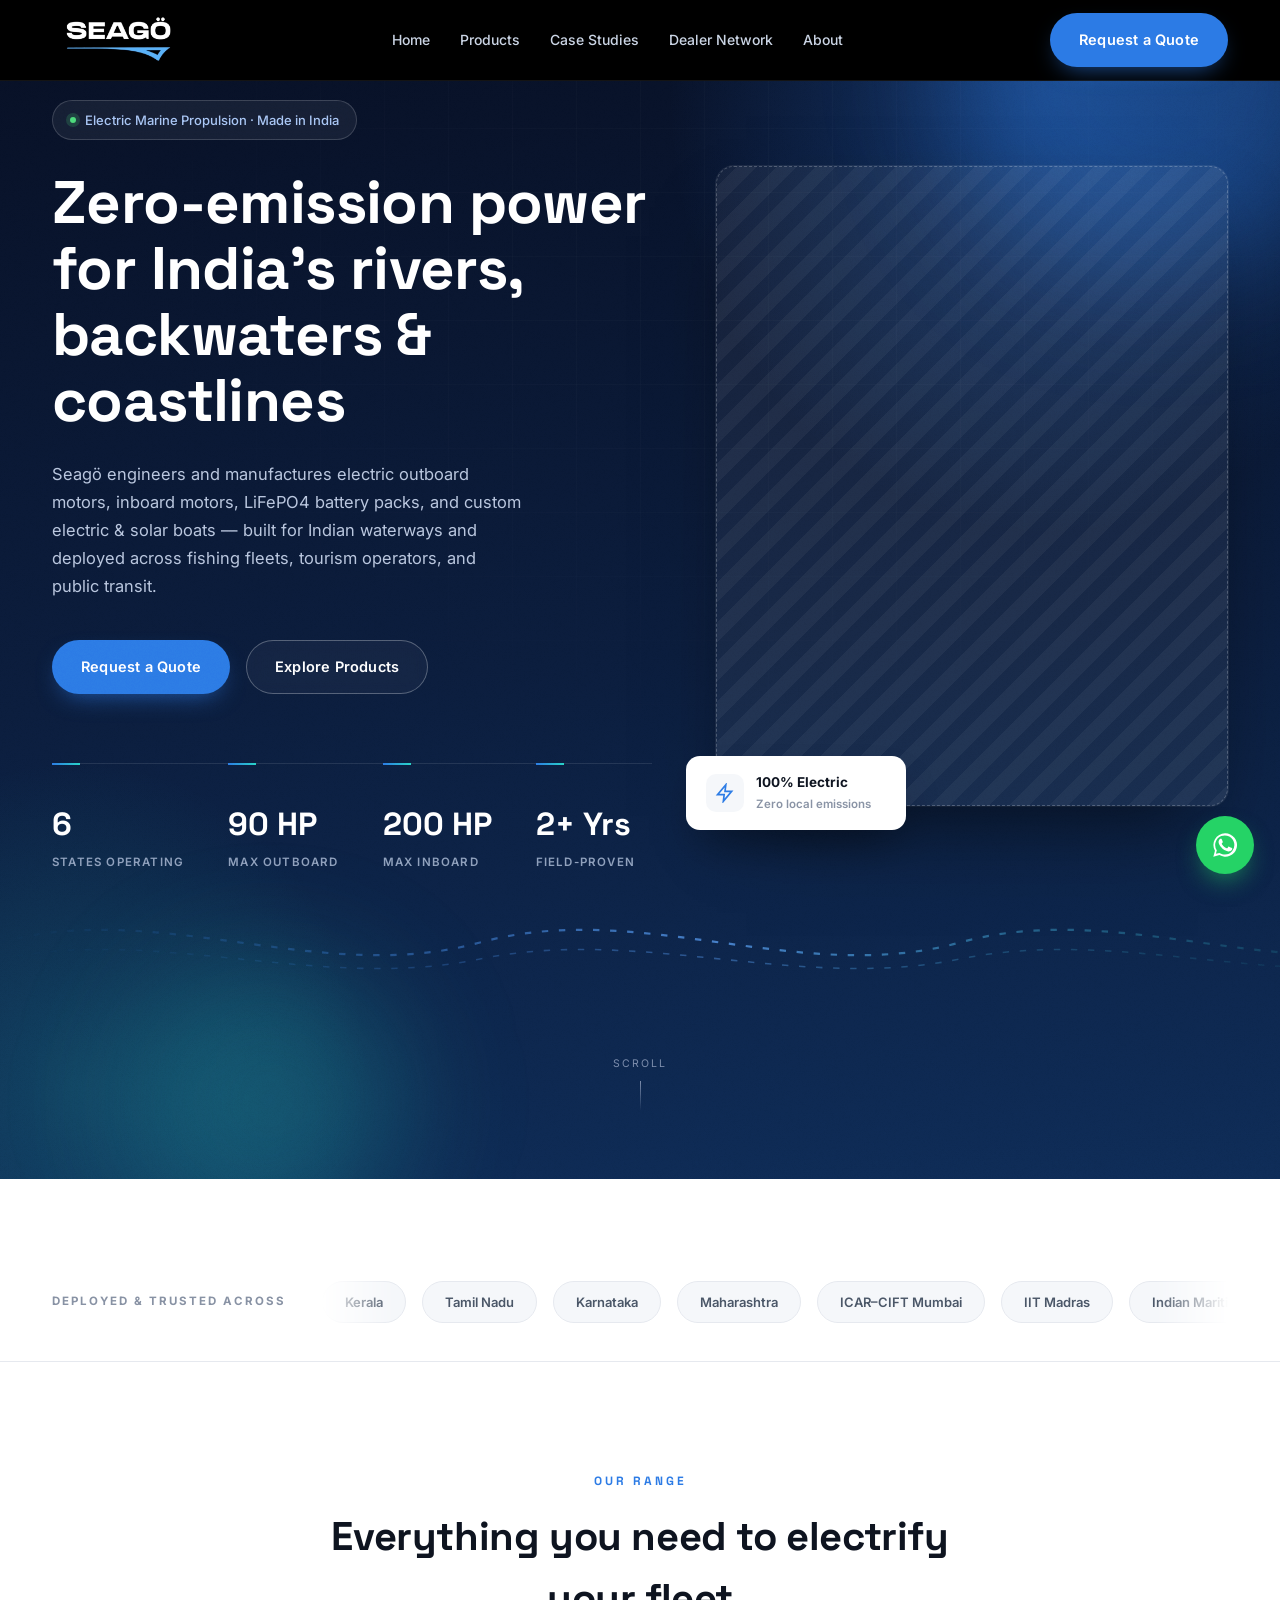
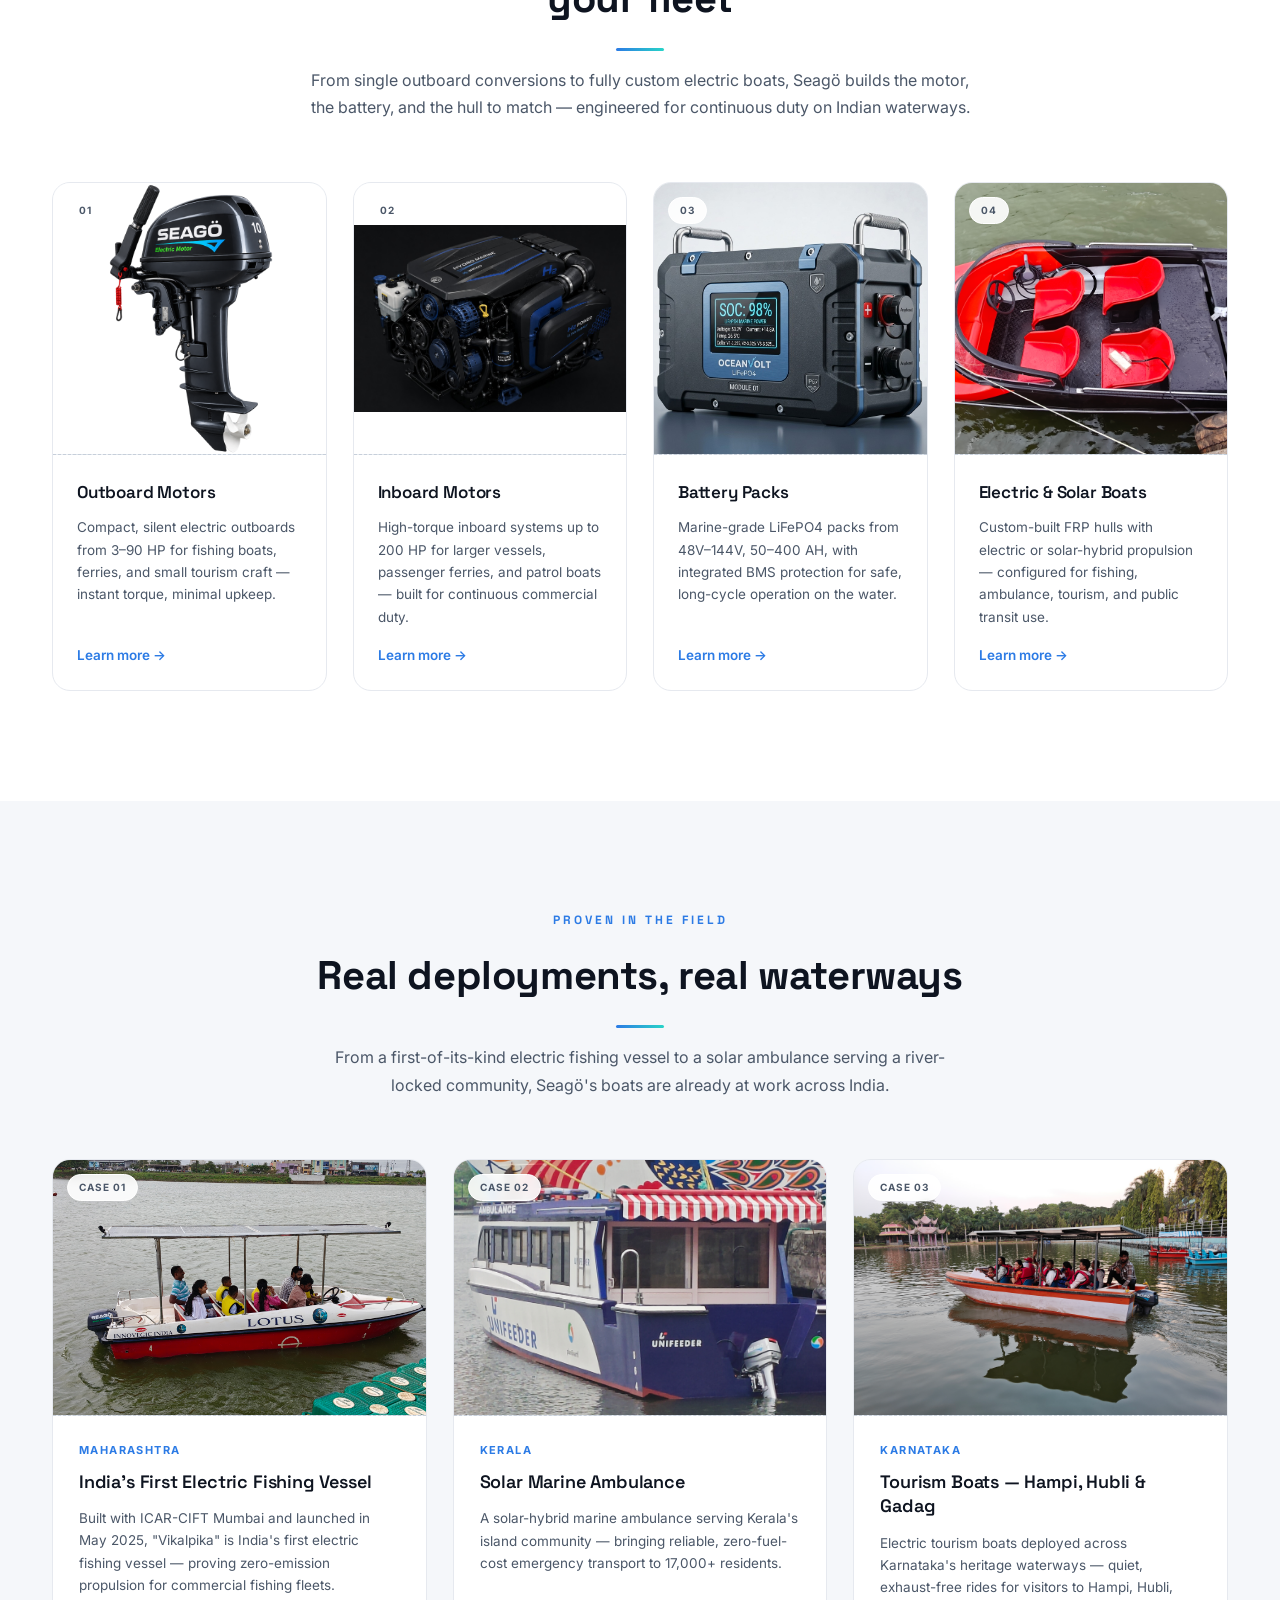
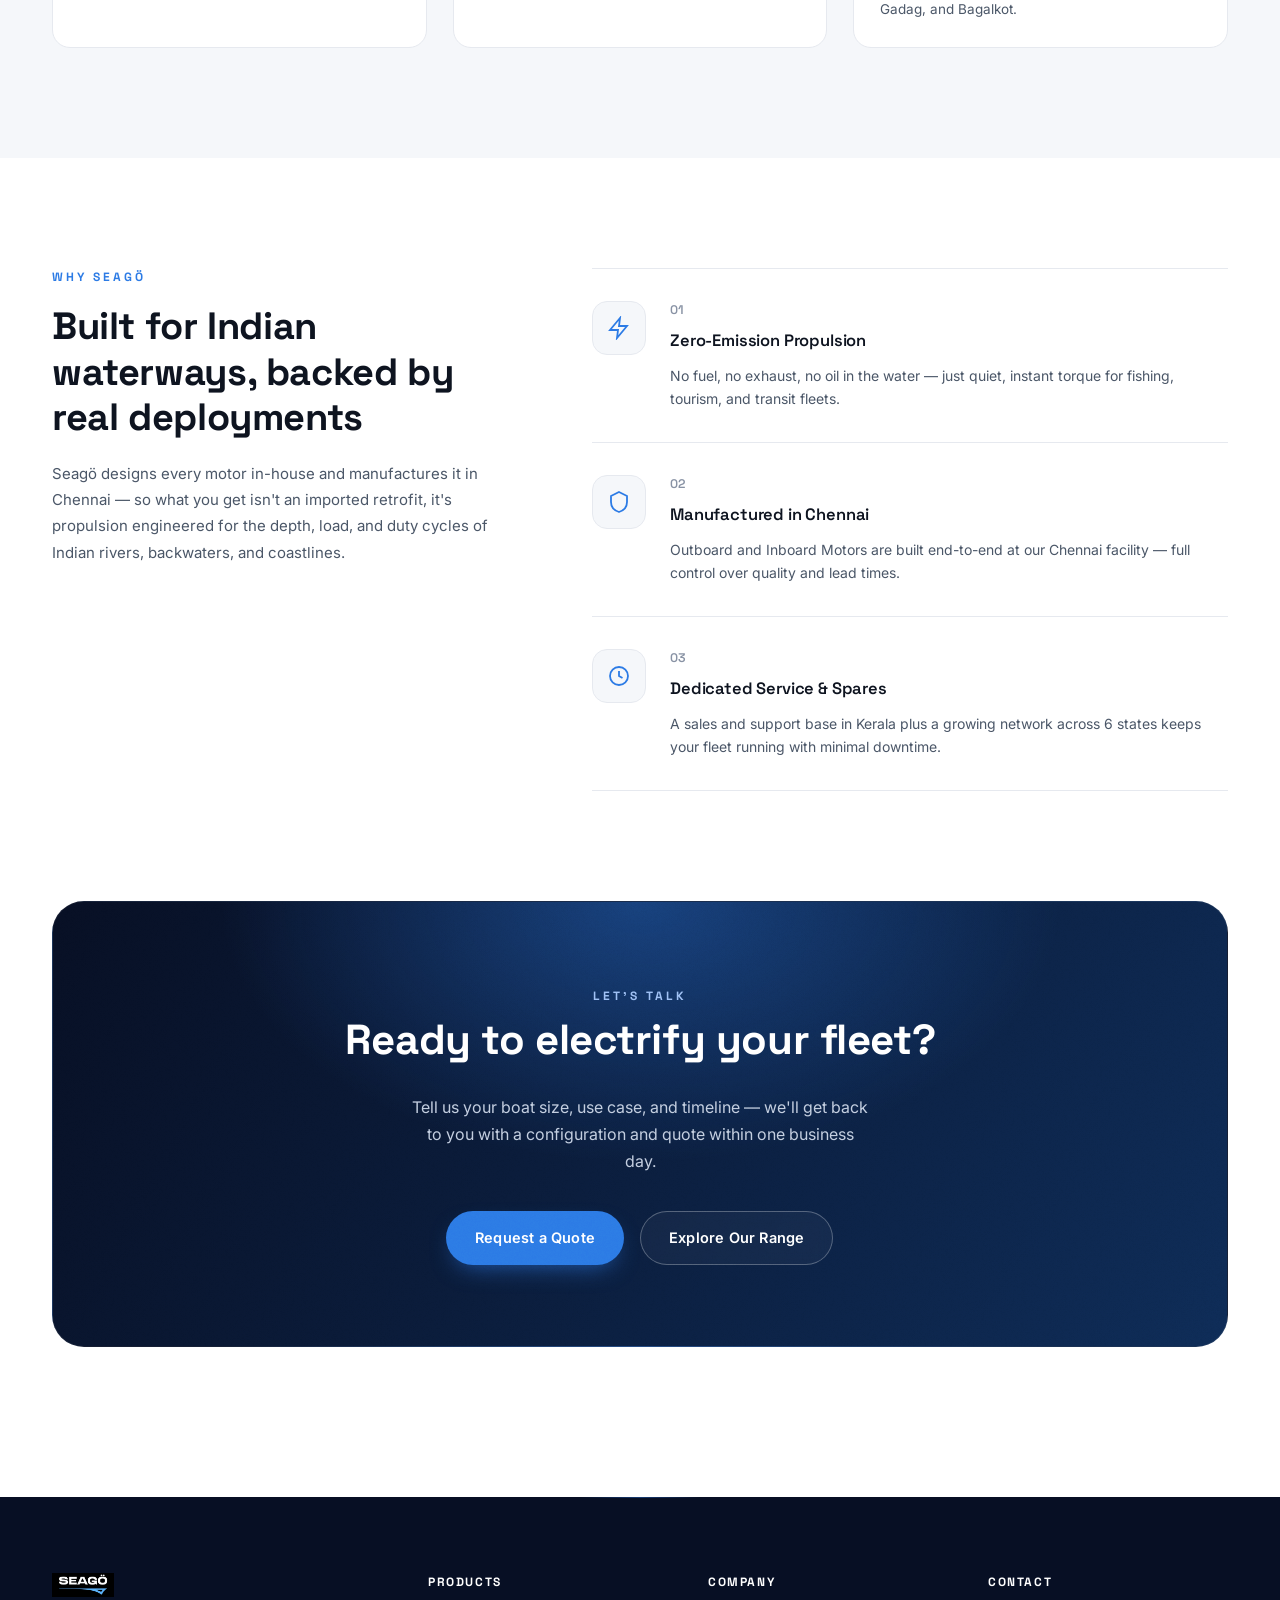
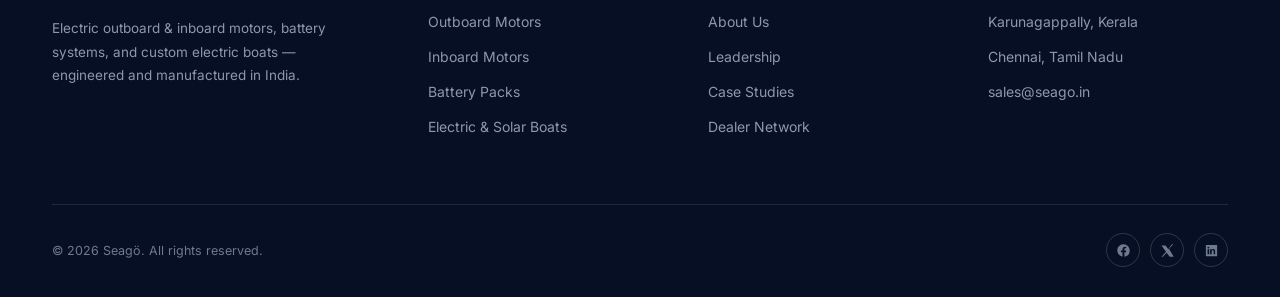
==== index.html @ 948ac779 "Redesiging of the ui and the fix in the preview" ====
<!DOCTYPE html>
<html lang="en">
<head>
<script>document.documentElement.classList.add('js-ready');</script>
<meta charset="UTF-8">
<meta name="viewport" content="width=device-width, initial-scale=1.0">
<title>Seagö — Electric Outboard &amp; Inboard Motors, Battery Packs &amp; Electric Boats</title>
<meta name="description" content="Seagö designs and manufactures electric outboard motors (3–90 HP), inboard motors (up to 200 HP), LiFePO4 battery packs, and custom electric &amp; solar boats — engineered and manufactured in India, deployed across 6 states.">
<link rel="icon" type="image/svg+xml" href="assets/favicon.svg">
<link rel="preconnect" href="https://fonts.googleapis.com">
<link rel="preconnect" href="https://fonts.gstatic.com" crossorigin>
<link href="https://fonts.googleapis.com/css2?family=Space+Grotesk:wght@500;600;700&family=Inter:wght@400;500;600;700;800&display=swap" rel="stylesheet">
<link rel="stylesheet" href="css/style.css">
<script src="js/main.js" defer></script>
</head>
<body>

<div class="progress" id="progressBar"></div>

<!-- ================= NAV ================= -->
<header class="nav">
  <div class="wrap nav-row">
    <a class="nav-logo" href="#top"><img src="assets/seago-logo.png" alt="Seagö"></a>
    <nav class="nav-links">
      <a href="index.html">Home</a>
      <a href="products.html">Products</a>
      <a href="case-studies.html">Case Studies</a>
      <a href="dealer-network.html">Dealer Network</a>
      <a href="about.html">About</a>
    </nav>
    <div class="nav-cta">
      <a class="btn btn-primary magnetic" href="contact.html">Request a Quote</a>
      <button class="burger" id="burger" aria-label="Menu"><span></span><span></span><span></span></button>
    </div>
  </div>
</header>

<div class="mobile-menu" id="mobileMenu">
  <a href="index.html">Home</a>
  <a href="products.html">Products</a>
  <a href="case-studies.html">Case Studies</a>
  <a href="dealer-network.html">Dealer Network</a>
  <a href="about.html">About</a>
  <a class="btn btn-primary" href="contact.html">Request a Quote</a>
</div>

<!-- ================= HERO ================= -->
<section class="hero" id="top">
  <div class="grid-overlay"></div>
  <div class="blob blob-1" data-depth="18"></div>
  <div class="blob blob-2" data-depth="-12"></div>
  <div class="cursor-glow"></div>

  <div class="wrap hero-grid">
    <div class="hero-copy">
      <div class="hero-badge"><span class="dot"></span> Electric Marine Propulsion · Made in India</div>
      <h1 class="hero-title">Zero-emission power for India's rivers, backwaters &amp; coastlines</h1>
      <div class="hero-sub">
        <p>Seagö engineers and manufactures electric outboard motors, inboard motors, LiFePO4 battery packs, and custom electric &amp; solar boats — built for Indian waterways and deployed across fishing fleets, tourism operators, and public transit.</p>
      </div>
      <div class="hero-actions">
        <a class="btn btn-primary magnetic" href="contact.html">Request a Quote</a>
        <a class="btn btn-ghost magnetic" href="products.html">Explore Products</a>
      </div>
      <div class="hero-stats">
        <div class="hero-stat"><b data-count="6" data-suffix="">0</b><span>States Operating</span></div>
        <div class="hero-stat"><b data-count="90" data-suffix=" HP">0</b><span>Max Outboard</span></div>
        <div class="hero-stat"><b data-count="200" data-suffix=" HP">0</b><span>Max Inboard</span></div>
        <div class="hero-stat"><b data-count="2" data-suffix="+ Yrs">0</b><span>Field-Proven</span></div>
      </div>
    </div>
    <div class="hero-visual" data-depth="-8">
      <div class="ph photo-frame">
        <video autoplay muted loop playsinline preload="auto" aria-label="Seagö electric outboard motor in operation">
          <source src="assets/photos/ai-artwork-videoacc3e3fb-0a4f-467d-bd82-8fc7c55db4ec.mp4" type="video/mp4">
        </video>
        
      </div>
      <div class="float-card">
        <div class="ic"><svg viewBox="0 0 24 24" fill="none" stroke="currentColor" stroke-width="2"><path d="M13 2L3 14h8l-1 8 10-12h-8l1-8z"/></svg></div>
        <div>
          <span class="ft-title">100% Electric</span>
          <span class="ft-sub">Zero local emissions</span>
        </div>
      </div>
    </div>
  </div>

  <div class="wave-wrap">
    <svg viewBox="0 0 1200 100" preserveAspectRatio="none">
      <defs>
        <linearGradient id="waveGrad" x1="0" y1="0" x2="1" y2="0">
          <stop offset="0%" stop-color="#2C7BE5" stop-opacity="0"/>
          <stop offset="50%" stop-color="#5FA6FF" stop-opacity="1"/>
          <stop offset="100%" stop-color="#28D4C8" stop-opacity="0"/>
        </linearGradient>
      </defs>
      <path class="wave-path" d="M0,55 C150,15 300,95 450,55 C600,15 750,95 900,55 C1050,15 1200,95 1350,55"/>
      <path class="wave-path p2" d="M0,70 C150,40 300,100 450,70 C600,40 750,100 900,70 C1050,40 1200,100 1350,70"/>
    </svg>
  </div>
  <div class="scroll-cue"><span>Scroll</span><span class="line"></span></div>
</section>

<div class="angle-div">
  <svg viewBox="0 0 1200 64" preserveAspectRatio="none"><polygon points="0,64 1200,0 1200,64" fill="#ffffff"/></svg>
</div>

<!-- ================= TRUST MARQUEE ================= -->
<section class="trust">
  <div class="wrap trust-row">
    <span class="trust-label">Deployed &amp; Trusted Across</span>
    <div class="marquee">
      <div class="marquee-track trust-logos">
        <div class="trust-chip">Kerala</div>
        <div class="trust-chip">Tamil Nadu</div>
        <div class="trust-chip">Karnataka</div>
        <div class="trust-chip">Maharashtra</div>
        <div class="trust-chip">ICAR&#8211;CIFT Mumbai</div>
        <div class="trust-chip">IIT Madras</div>
        <div class="trust-chip">Indian Maritime University</div>
        <div class="trust-chip">Kerala</div>
        <div class="trust-chip">Tamil Nadu</div>
        <div class="trust-chip">Karnataka</div>
        <div class="trust-chip">Maharashtra</div>
        <div class="trust-chip">ICAR&#8211;CIFT Mumbai</div>
        <div class="trust-chip">IIT Madras</div>
        <div class="trust-chip">Indian Maritime University</div>
      </div>
    </div>
  </div>
</section>

<!-- ================= PRODUCT RANGE ================= -->
<section class="section" id="products">
  <div class="wrap">
    <div class="section-head reveal">
      <span class="eyebrow">Our Range</span>
      <h2>Everything you need to electrify your fleet</h2>
      <p>From single outboard conversions to fully custom electric boats, Seagö builds the motor, the battery, and the hull to match — engineered for continuous duty on Indian waterways.</p>
    </div>
    <div class="grid-4" data-stagger>
      <div class="tilt reveal">
        <div class="card">
          <div class="ph photo-frame"><img class="outboard-image" src="assets/photos/Outboard%20Motors.png" alt="Seagö electric outboard motors"><span class="ph__chip">01</span></div>
          <div class="card-body">
            <h3>Outboard Motors</h3>
            <p>Compact, silent electric outboards from 3–90 HP for fishing boats, ferries, and small tourism craft — instant torque, minimal upkeep.</p>
            <a class="card-link" href="products.html">Learn more →</a>
          </div>
        </div>
      </div>
      <div class="tilt reveal">
        <div class="card">
          <div class="ph photo-frame"><img class="inboard-image" src="assets/photos/inboardmotor.png" alt="Seagö electric inboard motors"><span class="ph__chip">02</span></div>
          <div class="card-body">
            <h3>Inboard Motors</h3>
            <p>High-torque inboard systems up to 200 HP for larger vessels, passenger ferries, and patrol boats — built for continuous commercial duty.</p>
            <a class="card-link" href="products.html">Learn more →</a>
          </div>
        </div>
      </div>
      <div class="tilt reveal">
        <div class="card">
          <div class="ph photo-frame"><img class="battery-image" src="assets/photos/Battery%20Box.png" alt="Seagö LiFePO4 battery pack"><span class="ph__chip">03</span></div>
          <div class="card-body">
            <h3>Battery Packs</h3>
            <p>Marine-grade LiFePO4 packs from 48V–144V, 50–400 AH, with integrated BMS protection for safe, long-cycle operation on the water.</p>
            <a class="card-link" href="products.html">Learn more →</a>
          </div>
        </div>
      </div>
      <div class="tilt reveal">
        <div class="card">
          <div class="ph photo-frame"><img src="assets/photos/seago-electric-boat.jpg" alt="Seagö electric boat on the water"><span class="ph__chip">04</span></div>
          <div class="card-body">
            <h3>Electric &amp; Solar Boats</h3>
            <p>Custom-built FRP hulls with electric or solar-hybrid propulsion — configured for fishing, ambulance, tourism, and public transit use.</p>
            <a class="card-link" href="products.html">Learn more →</a>
          </div>
        </div>
      </div>
    </div>
  </div>
</section>

<!-- ================= CASE STUDIES ================= -->
<section class="section soft" id="case-studies">
  <div class="wrap">
    <div class="section-head reveal">
      <span class="eyebrow">Proven in the Field</span>
      <h2>Real deployments, real waterways</h2>
      <p>From a first-of-its-kind electric fishing vessel to a solar ambulance serving a river-locked community, Seagö's boats are already at work across India.</p>
    </div>
    <div class="grid-3" data-stagger>
      <div class="tilt reveal">
        <div class="case-card">
          <div class="ph photo-frame"><img src="assets/photos/case-deployment-boat.jpg" alt="Seagö Vikalpika electric fishing vessel"><span class="ph__chip">Case 01</span></div>
          <div class="case-body">
            <span class="case-tag">Maharashtra</span>
            <h3>India's First Electric Fishing Vessel</h3>
            <p>Built with ICAR-CIFT Mumbai and launched in May 2025, "Vikalpika" is India's first electric fishing vessel — proving zero-emission propulsion for commercial fishing fleets.</p>
          </div>
        </div>
      </div>
      <div class="tilt reveal">
        <div class="case-card">
          <div class="ph photo-frame"><img src="assets/photos/kadamakkudy-ambulance.jpg" alt="Kadamakkudy solar marine ambulance"><span class="ph__chip">Case 02</span></div>
          <div class="case-body">
            <span class="case-tag">Kerala</span>
            <h3>Solar Marine Ambulance</h3>
            <p>A solar-hybrid marine ambulance serving Kerala's island community — bringing reliable, zero-fuel-cost emergency transport to 17,000+ residents.</p>
          </div>
        </div>
      </div>
      <div class="tilt reveal">
        <div class="case-card">
          <div class="ph photo-frame"><img src="assets/photos/seago-tourism-boat.jpg" alt="Seagö electric tourism boat in service"><span class="ph__chip">Case 03</span></div>
          <div class="case-body">
            <span class="case-tag">Karnataka</span>
            <h3>Tourism Boats — Hampi, Hubli &amp; Gadag</h3>
            <p>Electric tourism boats deployed across Karnataka's heritage waterways — quiet, exhaust-free rides for visitors to Hampi, Hubli, Gadag, and Bagalkot.</p>
          </div>
        </div>
      </div>
    </div>
  </div>
</section>

<!-- ================= WHY SEAGO (editorial split) ================= -->
<section class="section" id="about">
  <div class="wrap why-grid">
    <div class="why-left reveal">
      <span class="eyebrow">Why Seagö</span>
      <h2 class="why-title">Built for Indian waterways, backed by real deployments</h2>
      <p>Seagö designs every motor in-house and manufactures it in Chennai — so what you get isn't an imported retrofit, it's propulsion engineered for the depth, load, and duty cycles of Indian rivers, backwaters, and coastlines.</p>
    </div>
    <div class="feat-list" data-stagger>
      <div class="feat-row reveal">
        <div class="ic"><svg viewBox="0 0 24 24" fill="none" stroke="currentColor" stroke-width="1.8"><path d="M13 2L3 14h8l-1 8 10-12h-8l1-8z"/></svg></div>
        <div class="ft-body">
          <span class="idx">01</span>
          <h4>Zero-Emission Propulsion</h4>
          <p>No fuel, no exhaust, no oil in the water — just quiet, instant torque for fishing, tourism, and transit fleets.</p>
        </div>
      </div>
      <div class="feat-row reveal">
        <div class="ic"><svg viewBox="0 0 24 24" fill="none" stroke="currentColor" stroke-width="1.8"><path d="M12 2l8 4v6c0 5-3.4 8.5-8 10-4.6-1.5-8-5-8-10V6l8-4z"/></svg></div>
        <div class="ft-body">
          <span class="idx">02</span>
          <h4>Manufactured in Chennai</h4>
          <p>Outboard and Inboard Motors are built end-to-end at our Chennai facility — full control over quality and lead times.</p>
        </div>
      </div>
      <div class="feat-row reveal">
        <div class="ic"><svg viewBox="0 0 24 24" fill="none" stroke="currentColor" stroke-width="1.8"><circle cx="12" cy="12" r="9"/><path d="M12 7v5l3.5 2"/></svg></div>
        <div class="ft-body">
          <span class="idx">03</span>
          <h4>Dedicated Service &amp; Spares</h4>
          <p>A sales and support base in Kerala plus a growing network across 6 states keeps your fleet running with minimal downtime.</p>
        </div>
      </div>
    </div>
  </div>
</section>

<!-- ================= CTA ================= -->
<section class="section" style="padding-top:0;">
  <div class="wrap">
    <div class="cta reveal">
      <div class="cta-inner">
        <span class="eyebrow" style="color:#9FC1F5;">Let's Talk</span>
        <h2 class="cta-title">Ready to electrify your fleet?</h2>
        <p class="cta-text">Tell us your boat size, use case, and timeline — we'll get back to you with a configuration and quote within one business day.</p>
        <div class="cta-actions">
          <a class="btn btn-primary magnetic" href="contact.html">Request a Quote</a>
          <a class="btn btn-ghost magnetic" href="products.html">Explore Our Range</a>
        </div>
      </div>
    </div>
  </div>
</section>

<!-- ================= FOOTER ================= -->
<footer>
  <div class="wrap">
    <div class="footer-grid">
      <div>
        <div class="footer-logo"><img src="assets/seago-logo.png" alt="Seagö"></div>
        <p>Electric outboard &amp; inboard motors, battery systems, and custom electric boats — engineered and manufactured in India.</p>
      </div>
      <div class="footer-col">
        <h5>Products</h5>
        <a href="products.html">Outboard Motors</a>
        <a href="products.html">Inboard Motors</a>
        <a href="products.html">Battery Packs</a>
        <a href="products.html">Electric &amp; Solar Boats</a>
      </div>
      <div class="footer-col">
        <h5>Company</h5>
        <a href="about.html">About Us</a>
        <a href="about.html#founder">Leadership</a>
        <a href="case-studies.html">Case Studies</a>
        <a href="dealer-network.html">Dealer Network</a>
      </div>
      <div class="footer-col">
        <h5>Contact</h5>
        <a href="contact.html">Karunagappally, Kerala</a>
        <a href="contact.html">Chennai, Tamil Nadu</a>
        <a href="mailto:sales@seago.in">sales@seago.in</a>
      </div>
    </div>
    <div class="footer-bottom">
      <span>© 2026 Seagö. All rights reserved.</span>
      <div class="footer-social">
        <a href="#"><svg viewBox="0 0 24 24" fill="currentColor"><path d="M22 12a10 10 0 1 0-11.6 9.9v-7H7.9V12h2.5V9.8c0-2.5 1.5-3.9 3.8-3.9 1.1 0 2.2.2 2.2.2v2.4h-1.3c-1.2 0-1.6.8-1.6 1.6V12h2.8l-.4 2.9h-2.4v7A10 10 0 0 0 22 12z"/></svg></a>
        <a href="#"><svg viewBox="0 0 24 24" fill="currentColor"><path d="M18.9 2H21l-6.6 7.5L22 22h-6.5l-5-6.6L4.7 22H2.6l7-8-7.3-9.9h6.6l4.5 6z"/></svg></a>
        <a href="#"><svg viewBox="0 0 24 24" fill="currentColor"><path d="M20.4 3H3.6A.6.6 0 0 0 3 3.6v16.8a.6.6 0 0 0 .6.6h16.8a.6.6 0 0 0 .6-.6V3.6a.6.6 0 0 0-.6-.6zM8.3 18.1H5.7V9.9h2.6v8.2zM7 8.8a1.5 1.5 0 1 1 0-3 1.5 1.5 0 0 1 0 3zm11.1 9.3h-2.6v-4.3c0-1 0-2.4-1.5-2.4s-1.7 1.1-1.7 2.3v4.4H9.7V9.9h2.5v1.1a2.7 2.7 0 0 1 2.5-1.4c2.6 0 3.1 1.7 3.1 4v4.5z"/></svg></a>
      </div>
    </div>
  </div>
</footer>

<!-- ================= WHATSAPP FLOAT ================= -->
<a class="wa-float" href="https://wa.me/918606366633?text=Hi%20Seag%C3%B6%2C%20I%27d%20like%20to%20know%20more%20about%20your%20electric%20marine%20products." target="_blank" rel="noopener" aria-label="Chat on WhatsApp">
  <span class="wa-tip">Chat with us</span>
  <svg viewBox="0 0 24 24"><path d="M17.5 14.4c-.3-.1-1.7-.9-2-1-.3-.1-.5-.1-.6.1-.2.3-.7 1-.9 1.2-.2.2-.3.2-.6.1-.3-.1-1.3-.5-2.4-1.5-.9-.8-1.5-1.8-1.7-2.1-.2-.3 0-.5.1-.6.1-.1.3-.3.4-.5.1-.1.2-.3.3-.4.1-.2 0-.4 0-.5 0-.1-.6-1.5-.8-2-.2-.5-.4-.5-.6-.5h-.5c-.2 0-.5.1-.7.3-.3.3-1 1-1 2.4s1 2.8 1.1 3c.1.2 2 3.1 4.9 4.3.7.3 1.2.5 1.7.6.7.2 1.3.2 1.8.1.5-.1 1.7-.7 2-1.4.2-.6.2-1.2.2-1.3-.1-.1-.3-.2-.6-.3z"/><path d="M12 2a10 10 0 0 0-8.6 15L2 22l5.2-1.4A10 10 0 1 0 12 2zm0 18.2c-1.6 0-3.1-.4-4.4-1.2l-.3-.2-3.1.8.8-3-.2-.3A8.2 8.2 0 1 1 12 20.2z"/></svg>
</a>

</body>
</html>
---- css/style.css ----
/* =====================================================================
   Seagö — Homepage v1
   Design tokens
   ===================================================================== */
:root{
  --navy:#070F24;
  --navy-2:#0B1D3D;
  --navy-3:#0E2C57;
  --blue:#2C7BE5;
  --blue-2:#5FA6FF;
  --cyan:#28D4C8;
  --ink:#0E1420;
  --slate:#4B5768;
  --muted:#8892A4;
  --line:#E6E9EF;
  --bg-soft:#F5F7FA;
  --ph-a:#E9EDF2;
  --ph-b:#DCE3EA;
  --radius:18px;
  --maxw:1240px;
}
*{box-sizing:border-box; margin:0; padding:0;}
html{scroll-behavior:smooth;}
body{
  font-family:'Inter',-apple-system,BlinkMacSystemFont,'Segoe UI',sans-serif;
  color:var(--ink);
  background:#fff;
  -webkit-font-smoothing:antialiased;
  line-height:1.55;
  overflow-x:hidden;
}
h1,h2,h3,h4,.disp{ font-family:'Space Grotesk',sans-serif; letter-spacing:-0.01em; }
img{max-width:100%; display:block;}
a{text-decoration:none; color:inherit;}
.wrap{max-width:var(--maxw); margin:0 auto; padding:0 32px;}
.eyebrow{ font-size:12px; font-weight:700; letter-spacing:3px; text-transform:uppercase; font-family:'Space Grotesk',sans-serif;}

/* ---------- buttons ---------- */
.btn{
  display:inline-flex; align-items:center; gap:9px;
  padding:15px 28px; border-radius:999px; font-weight:600; font-size:14.5px;
  letter-spacing:.2px; border:1px solid transparent; cursor:pointer;
  transition:transform .35s cubic-bezier(.2,.8,.2,1), background .25s, border-color .25s, box-shadow .35s;
  white-space:nowrap; position:relative;
}
.btn-primary{ background:var(--blue); color:#fff; box-shadow:0 10px 24px -10px rgba(44,123,229,.7); }
.btn-primary:hover{ background:#1f68cc; box-shadow:0 16px 36px -6px rgba(44,123,229,.9); transform:translateY(-1px); }
.btn-ghost{ background:rgba(255,255,255,.04); color:#fff; border-color:rgba(255,255,255,.28); -webkit-backdrop-filter:blur(6px); backdrop-filter:blur(6px); }
.btn-ghost:hover{ border-color:#fff; background:rgba(255,255,255,.1); }
.btn-outline{ background:transparent; color:var(--navy); border-color:var(--line); }
.btn-outline:hover{ border-color:var(--navy); }
.magnetic{ will-change:transform; }

/* ---------- skeleton placeholders (empty headers / copy) ---------- */
.skel{
  display:block; border-radius:8px;
  background:linear-gradient(90deg, var(--ph-a) 25%, var(--ph-b) 42%, var(--ph-a) 58%);
  background-size:300% 100%;
  animation:shimmer 2.6s ease-in-out infinite;
}
.skel.light{ background:linear-gradient(90deg, rgba(255,255,255,.13) 25%, rgba(255,255,255,.28) 42%, rgba(255,255,255,.13) 58%); background-size:300% 100%; }
@keyframes shimmer{ 0%{background-position:200% 0;} 100%{background-position:-200% 0;} }

/* ---------- image placeholders ---------- */
.photo-frame{ display:block; border-style:solid; border-width:0; background:#0B1D3D; }
.photo-frame img, .photo-frame video{ width:100%; height:100%; object-fit:cover; object-position:center; }
.photo-frame img.outboard-image, .photo-frame img.inboard-image{ object-fit:contain; background:#fff; }
.photo-frame img.battery-image{ object-fit:cover; object-position:center; }
.case-gallery{ position:relative; }
.case-gallery img{ position:absolute; inset:0; opacity:0; transition:opacity .8s ease; }
.case-gallery img.is-active{ opacity:1; }
.ph{
  position:relative; border-radius:var(--radius); overflow:hidden;
  background:repeating-linear-gradient(135deg, var(--ph-a), var(--ph-a) 14px, var(--ph-b) 14px, var(--ph-b) 28px);
  border:1.5px dashed #C7CFDA;
  display:flex; align-items:center; justify-content:center;
  transition:border-color .3s;
}
.card:hover .ph, .case-card:hover .ph{ border-color:var(--blue-2); }
.ph__chip{
  position:absolute; top:14px; left:14px; background:rgba(255,255,255,.9); -webkit-backdrop-filter:blur(4px); backdrop-filter:blur(4px);
  border-radius:999px; padding:5px 11px; font-size:10px; font-weight:700; letter-spacing:1px; text-transform:uppercase;
  color:var(--slate); border:1px solid #fff;
}
.ph__inner{
  display:flex; flex-direction:column; align-items:center; gap:14px;
  text-align:center; padding:36px 22px; color:#7C8CAB;
  background:linear-gradient(145deg, rgba(44,123,229,.04), rgba(40,212,200,.04));
  width:100%; height:100%;
}
.ph__inner svg{ width:40px; height:40px; opacity:.5; }
.ph__inner span{ font-size:11.5px; font-weight:600; letter-spacing:.4px; line-height:1.6; max-width:230px; }

/* ---------- scroll progress ---------- */
.progress{ position:fixed; top:0; left:0; height:3px; width:0%; background:linear-gradient(90deg,var(--blue),var(--cyan)); z-index:80; transition:width .1s linear; }

/* ---------- cursor glow (desktop hero only) ---------- */
.cursor-glow{
  position:absolute; width:420px; height:420px; border-radius:50%; pointer-events:none;
  background:radial-gradient(circle, rgba(95,166,255,.16), transparent 70%);
  transform:translate(-50%,-50%); left:50%; top:40%; opacity:0; transition:opacity .4s; will-change:transform;
}
.hero:hover .cursor-glow{ opacity:1; }

/* ================= NAV ================= */
header.nav{
  position:fixed; top:0; left:0; width:100%; z-index:60;
  background:#000;
  border-bottom:1px solid rgba(255,255,255,.08); transition:box-shadow .3s;
}
.nav-row{ display:flex; align-items:center; justify-content:space-between; height:80px; }
.nav-logo{ display:flex; align-items:center; }
.nav-logo img{ height:52px; width:auto; max-height:100%; object-fit:contain; }
.nav-links{ display:flex; align-items:center; gap:30px; }
.nav-links a{ color:#CBD5E5; font-size:14px; font-weight:500; transition:color .2s; position:relative; }
.nav-links a::after{ content:''; position:absolute; left:0; bottom:-6px; width:0; height:1.5px; background:var(--blue-2); transition:width .25s; }
.nav-links a:hover{ color:#fff; }
.nav-links a:hover::after{ width:100%; }
.nav-cta{ display:flex; align-items:center; gap:14px; }
.burger{ display:none; width:42px; height:42px; border-radius:10px; border:1px solid rgba(255,255,255,.2); background:rgba(255,255,255,.04); align-items:center; justify-content:center; flex-direction:column; gap:4px; cursor:pointer; }
.burger span{ width:18px; height:1.6px; background:#fff; display:block; transition:transform .3s, opacity .3s; }
.burger.open span:nth-child(1){ transform:translateY(5.6px) rotate(45deg); }
.burger.open span:nth-child(2){ opacity:0; }
.burger.open span:nth-child(3){ transform:translateY(-5.6px) rotate(-45deg); }

.mobile-menu{
  position:fixed; inset:80px 0 0 0; background:rgba(7,15,36,.98); -webkit-backdrop-filter:blur(10px); backdrop-filter:blur(10px);
  z-index:55; display:flex; flex-direction:column; padding:36px 28px; gap:6px;
  transform:translateY(-12px); opacity:0; pointer-events:none; transition:opacity .28s, transform .28s;
  overflow-y:auto;
}
.mobile-menu.open{ opacity:1; transform:translateY(0); pointer-events:auto; }
.mobile-menu a{ color:#fff; font-size:21px; font-weight:600; padding:13px 4px; border-bottom:1px solid rgba(255,255,255,.08); font-family:'Space Grotesk',sans-serif; }
.mobile-menu .btn{ margin-top:22px; align-self:flex-start; }

/* ================= HERO ================= */
.hero{
  position:relative; overflow:hidden;
  padding:100px 0 70px;
  background:
    radial-gradient(48% 60% at 82% 8%, rgba(44,123,229,.34), transparent 62%),
    radial-gradient(38% 46% at 6% 92%, rgba(40,212,200,.16), transparent 60%),
    linear-gradient(175deg, var(--navy) 0%, var(--navy-2) 55%, var(--navy-3) 100%);
}
.hero::after{ content:''; position:absolute; inset:0; background-image:url('../assets/grain.png'); background-size:180px 180px; mix-blend-mode:overlay; opacity:.5; pointer-events:none; }
.blob{ position:absolute; border-radius:50%; filter:blur(60px); pointer-events:none; will-change:transform; }
.blob-1{ width:420px; height:420px; background:rgba(44,123,229,.35); top:-140px; right:-90px; }
.blob-2{ width:280px; height:280px; background:rgba(40,212,200,.22); bottom:-60px; left:10%; }
.grid-overlay{
  position:absolute; inset:0; pointer-events:none; opacity:.35;
  background-image:
    linear-gradient(rgba(255,255,255,.05) 1px, transparent 1px),
    linear-gradient(90deg, rgba(255,255,255,.05) 1px, transparent 1px);
  background-size:64px 64px;
  -webkit-mask-image:radial-gradient(70% 60% at 60% 20%, #000 30%, transparent 78%);
  mask-image:radial-gradient(70% 60% at 60% 20%, #000 30%, transparent 78%);
}
.hero-grid{
  position:relative; display:grid; grid-template-columns:1.08fr .92fr; gap:64px; align-items:center;
}
.hero-badge{
  display:inline-flex; align-items:center; gap:9px;
  background:rgba(255,255,255,.06); border:1px solid rgba(255,255,255,.16);
  padding:9px 17px; border-radius:999px; color:#A9C6F5; margin-bottom:30px; font-size:13px; font-weight:500;
}
.hero-badge .dot{ width:6px; height:6px; border-radius:50%; background:#4CD97B; box-shadow:0 0 0 4px rgba(76,217,123,.18); }
.hero-title{ font-family:'Space Grotesk',sans-serif; font-weight:700; font-size:clamp(38px,5.6vw,60px); line-height:1.1; color:#fff; letter-spacing:-0.01em; max-width:640px; }
.hero-sub{ margin-top:26px; margin-bottom:40px; max-width:470px; }
.hero-sub p{ color:#B9C6DE; font-size:16.5px; line-height:1.7; }
.hero-actions{ display:flex; gap:16px; flex-wrap:wrap; }
.hero-stats{ display:flex; gap:44px; margin-top:68px; flex-wrap:wrap; }
.hero-stat b{ display:block; font-size:32px; font-weight:700; color:#fff; font-family:'Space Grotesk',sans-serif; }
.hero-stat span{ display:block; font-size:11.5px; color:#8FA0BC; font-weight:600; letter-spacing:1.2px; text-transform:uppercase; margin-top:5px; }
/* ---------- coming soon (stub pages) ---------- */
.soon{ min-height:calc(100vh - 80px); display:flex; align-items:center; padding:80px 0; }
.soon-wrap{ position:relative; text-align:center; max-width:640px; margin:0 auto; }
.soon-icon{ width:60px; height:60px; border-radius:18px; background:rgba(255,255,255,.06); border:1px solid rgba(255,255,255,.16); display:flex; align-items:center; justify-content:center; margin:0 auto 30px; }
.soon-icon svg{ width:26px; height:26px; color:#5FA6FF; }
.soon-title{ font-family:'Space Grotesk',sans-serif; font-size:clamp(38px,6vw,60px); color:#fff; font-weight:700; margin:8px 0 20px; letter-spacing:-0.01em; }
.soon-text{ color:#AEBBD1; font-size:16px; line-height:1.75; max-width:480px; margin:0 auto 40px; }
.soon .hero-actions{ justify-content:center; }
.soon .hero-badge{ margin-bottom:26px; }

.hero-visual{ position:relative; }
.hero-visual .photo-frame{ height:100%; }
.hero-visual .ph{ aspect-ratio:4/5; background:repeating-linear-gradient(135deg, rgba(255,255,255,.05), rgba(255,255,255,.05) 14px, rgba(255,255,255,.09) 14px, rgba(255,255,255,.09) 28px); border-color:rgba(255,255,255,.22); box-shadow:0 40px 80px -30px rgba(0,0,0,.6); }
.hero-visual .ph__inner{ color:#C3CEE0; }
.hero-visual .float-card{
  position:absolute; left:-30px; bottom:-24px; background:#fff; border-radius:14px;
  padding:16px 20px; box-shadow:0 24px 46px -14px rgba(0,0,0,.4); display:flex; align-items:center; gap:12px;
  width:220px;
}
.hero-visual .float-card .ic{ width:38px; height:38px; border-radius:10px; background:var(--bg-soft); display:flex; align-items:center; justify-content:center; flex:none; }
.hero-visual .float-card .ic svg{ width:20px; height:20px; color:var(--blue); }
.float-card .ft-title{ display:block; font-size:13.5px; font-weight:700; color:var(--ink); margin-bottom:3px; }
.float-card .ft-sub{ display:block; font-size:11.5px; color:var(--muted); font-weight:600; }
.scroll-cue{ position:relative; margin:64px auto 0; display:flex; flex-direction:column; align-items:center; gap:8px; color:#7C8CAB; font-size:10.5px; letter-spacing:2px; text-transform:uppercase; }
.scroll-cue .line{ width:1px; height:30px; background:linear-gradient(#7C8CAB, transparent); animation:cueMove 1.8s ease-in-out infinite; }
@keyframes cueMove{ 0%{ transform:scaleY(0); transform-origin:top; } 50%{ transform:scaleY(1); transform-origin:top; } 51%{ transform-origin:bottom; } 100%{ transform:scaleY(0); transform-origin:bottom; } }

/* ---------- animated wave motif (marine identity) ---------- */
.wave-wrap{ position:relative; height:110px; margin-top:10px; }
.wave-wrap svg{ position:absolute; inset:0; width:100%; height:100%; }
.wave-path{ stroke:url(#waveGrad); stroke-width:2; fill:none; stroke-dasharray:6 10; animation:waveFlow 5s linear infinite; opacity:.7; }
.wave-path.p2{ stroke-width:1.4; opacity:.4; animation-duration:7s; animation-direction:reverse; }
@keyframes waveFlow{ to{ stroke-dashoffset:-160; } }

.angle-div{ position:relative; height:64px; background:#fff; margin-top:-2px; }
.angle-div svg{ position:absolute; bottom:0; left:0; width:100%; height:100%; }

/* ================= TRUST MARQUEE ================= */
.trust{ padding:38px 0; border-bottom:1px solid var(--line); overflow:hidden; }
.trust-row{ display:flex; align-items:center; gap:36px; }
.trust-label{ font-size:11.5px; font-weight:700; letter-spacing:2px; color:var(--muted); text-transform:uppercase; white-space:nowrap; flex:none; }
.marquee{ overflow:hidden; flex:1; -webkit-mask-image:linear-gradient(90deg, transparent, #000 8%, #000 92%, transparent); mask-image:linear-gradient(90deg, transparent, #000 8%, #000 92%, transparent); }
.marquee-track{ display:flex; gap:16px; width:max-content; animation:scrollX 22s linear infinite; }
.marquee:hover .marquee-track{ animation-play-state:paused; }
@keyframes scrollX{ from{ transform:translateX(0);} to{ transform:translateX(-50%);} }
.trust-chip{
  flex:none; padding:10px 22px; border-radius:999px; background:var(--bg-soft); border:1px solid var(--line);
  font-size:13px; font-weight:600; color:var(--slate); white-space:nowrap;
  transition:background .25s, border-color .25s, color .25s;
}
.trust-chip:hover{ background:#EAF2FF; border-color:var(--blue-2); color:var(--blue); }

/* ================= SECTION ================= */
.section{ padding:110px 0; position:relative; }
.section-cta{ padding-top:0; }
.eyebrow-light{ color:#9FC1F5; }
.section.soft{ background:var(--bg-soft); }
.section-head{ max-width:660px; margin:0 auto 60px; text-align:center; }
.section-head .eyebrow{ color:var(--blue); display:block; margin-bottom:16px; }
.section-head h2{ font-family:'Space Grotesk',sans-serif; font-size:clamp(28px,3.6vw,40px); font-weight:700; letter-spacing:-0.01em; margin-bottom:16px; }
.section-head p{ font-size:16px; color:var(--slate); line-height:1.7; }

/* ================= PRODUCT GRID (with 3D tilt) ================= */
.grid-4{ display:grid; grid-template-columns:repeat(4,1fr); gap:26px; }
.grid-4 > .tilt{ height:100%; }
.tilt{ perspective:900px; }
.card{
  height:100%; display:flex; flex-direction:column;
  background:#fff; border:1px solid var(--line); border-radius:var(--radius);
  overflow:hidden; transition:transform .4s cubic-bezier(.2,.8,.2,1), box-shadow .4s, border-color .3s;
  transform-style:preserve-3d;
}
.card:hover{ box-shadow:0 28px 50px -22px rgba(44,123,229,.18), 0 8px 20px -8px rgba(10,25,50,.1); border-color:rgba(44,123,229,.2); }
.card .ph{ aspect-ratio:1/1; border-radius:0; border-width:0 0 1px 0; }
.card-body{ flex:1; display:flex; flex-direction:column; padding:24px; }
.card-body h3{ font-size:17px; font-weight:600; margin-bottom:11px; }
.card-body p{ font-size:13.5px; color:var(--slate); line-height:1.65; }
.card-link{ margin-top:auto; padding-top:17px; display:inline-flex; align-items:center; gap:6px; font-size:13.5px; font-weight:600; color:var(--blue); transition:gap .25s, color .2s; }
.card-link:hover{ gap:12px; color:#1f68cc; }

/* ================= CASE STUDIES ================= */
.grid-3{ display:grid; grid-template-columns:repeat(3,1fr); gap:26px; }
.grid-3 > .tilt{ height:100%; }
.case-card{ height:100%; display:flex; flex-direction:column; border-radius:var(--radius); overflow:hidden; border:1px solid var(--line); background:#fff; transition:transform .4s cubic-bezier(.2,.8,.2,1), box-shadow .4s, border-color .3s; transform-style:preserve-3d; }
.case-card:hover{ box-shadow:0 28px 50px -22px rgba(44,123,229,.16), 0 8px 20px -8px rgba(10,25,50,.08); border-color:rgba(44,123,229,.2); }
.case-card .ph{ aspect-ratio:16/11; border-radius:0; border-width:0 0 1px 0; }
.case-body{ flex:1; padding:26px; }
.case-tag{ font-size:11px; font-weight:700; letter-spacing:1.4px; text-transform:uppercase; color:var(--blue); margin-bottom:11px; display:block;}
.case-body h3{ font-size:18px; font-weight:600; margin-bottom:13px; line-height:1.35; }
.case-body p{ font-size:13.5px; color:var(--slate); line-height:1.65; }

/* ================= WHY (editorial split) ================= */
.why-grid{ display:grid; grid-template-columns:.85fr 1.15fr; gap:70px; align-items:start; }
.why-left{ position:sticky; top:110px; }
.why-left .eyebrow{ color:var(--blue); display:block; margin-bottom:18px; }
.why-title{ font-family:'Space Grotesk',sans-serif; font-size:clamp(28px,3.2vw,38px); font-weight:700; letter-spacing:-0.01em; line-height:1.2; margin-bottom:20px; }
.why-left p{ font-size:15px; color:var(--slate); line-height:1.75; }
.feat-list{ display:flex; flex-direction:column; }
.feat-row{ display:flex; gap:24px; padding:32px 0; border-top:1px solid var(--line); transition:padding-left .3s; }
.feat-row:hover{ padding-left:8px; }
.feat-row:last-child{ border-bottom:1px solid var(--line); }
.feat-row .ic{ width:54px; height:54px; border-radius:15px; background:var(--bg-soft); border:1px solid var(--line); display:flex; align-items:center; justify-content:center; flex:none; transition:background .3s, border-color .3s; }
.feat-row:hover .ic{ background:#EAF2FF; border-color:var(--blue-2); }
.feat-row .ic svg{ width:24px; height:24px; color:var(--blue); }
.feat-row .ft-body{ flex:1; }
.feat-row h4{ font-size:16.5px; font-weight:600; margin-bottom:10px; }
.feat-row p{ font-size:14px; color:var(--slate); line-height:1.65; }
.feat-row .idx{ font-family:'Space Grotesk',sans-serif; font-size:12.5px; color:var(--muted); font-weight:600; margin-bottom:8px; display:block; }

/* ================= CTA BANNER ================= */
.cta{
  background:
    radial-gradient(55% 90% at 50% 0%, rgba(44,123,229,.4), transparent 65%),
    linear-gradient(120deg, var(--navy) 0%, var(--navy-3) 100%);
  border-radius:32px; padding:80px 60px; text-align:center; position:relative; overflow:hidden;
}
.cta::after{ content:''; position:absolute; inset:0; background-image:url('../assets/grain.png'); background-size:180px 180px; mix-blend-mode:overlay; opacity:.5; }
.cta-inner{ position:relative; }
.cta-title{ font-family:'Space Grotesk',sans-serif; font-size:clamp(28px,3.8vw,42px); font-weight:700; color:#fff; letter-spacing:-0.01em; max-width:620px; margin:0 auto; }
.cta-text{ color:#C3CEE0; font-size:16px; line-height:1.7; max-width:460px; margin:22px auto 36px; }
.cta-actions{ display:flex; justify-content:center; gap:16px; flex-wrap:wrap; }

/* ================= FOOTER ================= */
footer{ background:var(--navy); color:#B9C3D4; padding:76px 0 30px; margin-top:40px; }
.footer-grid{ display:grid; grid-template-columns:1.4fr 1fr 1fr 1fr; gap:40px; padding-bottom:54px; border-bottom:1px solid rgba(255,255,255,.1); }
.footer-logo img{ height:24px; margin-bottom:20px; }
.footer-grid p{ font-size:13.5px; line-height:1.75; max-width:280px; color:#8B98AE; }
.footer-col h5{ font-size:12px; letter-spacing:1.6px; text-transform:uppercase; color:#fff; margin-bottom:20px; font-weight:700; font-family:'Space Grotesk',sans-serif; }
.footer-col a{ display:block; font-size:14px; color:#8B98AE; margin-bottom:13px; transition:color .2s; }
.footer-col a:hover{ color:#fff; }
.footer-bottom{ display:flex; justify-content:space-between; align-items:center; padding-top:28px; font-size:12.5px; color:#6E7A8D; flex-wrap:wrap; gap:12px; }
.footer-social{ display:flex; gap:10px; }
.footer-social a{ width:34px; height:34px; border-radius:50%; border:1px solid rgba(255,255,255,.16); display:flex; align-items:center; justify-content:center; transition:border-color .2s, background .2s; }
.footer-social a:hover{ border-color:#fff; background:rgba(255,255,255,.06); }
.footer-social svg{ width:15px; height:15px; }

/* ================= WHATSAPP FLOAT ================= */
.wa-float{
  position:fixed; right:26px; bottom:26px; width:58px; height:58px; border-radius:50%;
  background:#25D366; display:flex; align-items:center; justify-content:center;
  box-shadow:0 12px 26px -8px rgba(37,211,102,.6); z-index:60; cursor:pointer;
  animation:pulse 2.6s ease-in-out infinite;
}
.wa-float svg{ width:28px; height:28px; fill:#fff; }
.wa-tip{
  position:absolute; right:70px; top:50%; transform:translateY(-50%) translateX(6px);
  background:#12161C; color:#fff; font-size:12.5px; font-weight:600; padding:8px 13px; border-radius:8px;
  white-space:nowrap; opacity:0; pointer-events:none; transition:opacity .2s, transform .2s;
}
.wa-float:hover .wa-tip{ opacity:1; transform:translateY(-50%) translateX(0); }
@keyframes pulse{ 0%,100%{ box-shadow:0 12px 26px -8px rgba(37,211,102,.6);} 50%{ box-shadow:0 12px 30px -4px rgba(37,211,102,.9);} }

/* ================= PAGE HEADER (mini hero for interior pages) ================= */
.page-hero{ padding:150px 0 90px; }
.page-title{ font-family:'Space Grotesk',sans-serif; font-size:clamp(36px,5vw,54px); font-weight:700; color:#fff; letter-spacing:-0.01em; max-width:640px; margin-bottom:18px; }
.page-sub{ color:#AEBBD1; font-size:16.5px; line-height:1.7; max-width:520px; }

/* ================= PRODUCT DETAIL (alternating rows) ================= */
.product-block{ overflow:hidden; }
.product-row{ display:grid; grid-template-columns:1fr 1fr; gap:70px; align-items:center; }
.product-block.reverse .product-row{ direction:rtl; }
.product-block.reverse .product-row > *{ direction:ltr; }
.product-media .ph{ aspect-ratio:4/5; }
.product-copy .case-tag{ margin-bottom:14px; }
.product-copy h2{ font-family:'Space Grotesk',sans-serif; font-size:clamp(28px,3.4vw,38px); font-weight:700; letter-spacing:-0.01em; margin-bottom:18px; }
.product-copy > p{ color:var(--slate); font-size:15.5px; line-height:1.8; margin-bottom:30px; max-width:520px; }
.spec-grid{ display:grid; grid-template-columns:1fr 1fr; gap:18px 28px; margin-bottom:34px; max-width:560px; }
.spec-item{ padding-top:14px; border-top:1px solid var(--line); }
.spec-item span{ display:block; font-size:11.5px; font-weight:700; letter-spacing:1px; text-transform:uppercase; color:var(--muted); margin-bottom:6px; }
.spec-item b{ font-size:14.5px; font-weight:600; color:var(--ink); }
.mini-stats{ display:flex; gap:36px; margin:28px 0 34px; flex-wrap:wrap; }
.mini-stat b{ display:block; font-size:23px; font-weight:700; font-family:'Space Grotesk',sans-serif; color:var(--ink); }
.mini-stat span{ display:block; font-size:11px; font-weight:600; letter-spacing:.7px; text-transform:uppercase; color:var(--muted); margin-top:5px; }

/* ================= ABOUT PAGE ================= */
.about-story{ max-width:760px; margin:0 auto; text-align:center; }
.about-story p{ font-size:17px; color:var(--slate); line-height:1.85; margin-bottom:22px; }
.stat-strip{ display:flex; justify-content:center; gap:60px; flex-wrap:wrap; margin-top:56px; padding-top:56px; border-top:1px solid var(--line); }
.stat-strip .stat b{ display:block; font-size:34px; font-weight:700; font-family:'Space Grotesk',sans-serif; color:var(--ink); }
.stat-strip .stat span{ display:block; font-size:11.5px; font-weight:600; letter-spacing:1px; text-transform:uppercase; color:var(--muted); margin-top:6px; }

.loc-grid{ display:grid; grid-template-columns:1fr 1fr; gap:26px; }
.loc-card{ background:#fff; border:1px solid var(--line); border-radius:var(--radius); padding:34px; transition:box-shadow .4s, border-color .3s, transform .4s; }
.loc-card:hover{ box-shadow:0 26px 44px -22px rgba(44,123,229,.14); border-color:rgba(44,123,229,.2); transform:translateY(-2px); }
.loc-card .ic{ width:48px; height:48px; border-radius:14px; background:var(--bg-soft); border:1px solid var(--line); display:flex; align-items:center; justify-content:center; margin-bottom:20px; }
.loc-card .ic svg{ width:22px; height:22px; color:var(--blue); }
.loc-card h3{ font-size:17px; font-weight:600; margin-bottom:8px; }
.loc-card .loc-addr{ font-size:13.5px; font-weight:600; color:var(--blue); margin-bottom:14px; }
.loc-card p{ font-size:14px; color:var(--slate); line-height:1.7; }

/* ================= FOUNDER PAGE ================= */
.founder-grid{ display:grid; grid-template-columns:.85fr 1.15fr; gap:60px; align-items:start; }
.founder-portrait .ph{ aspect-ratio:4/5; margin-bottom:24px; }
.founder-id h3{ font-size:22px; font-weight:700; margin-bottom:6px; }
.founder-role{ display:block; font-size:13.5px; font-weight:600; color:var(--blue); margin-bottom:16px; }
.founder-contact{ display:flex; flex-direction:column; gap:8px; }
.founder-contact a{ font-size:13.5px; color:var(--slate); transition:color .2s; }
.founder-contact a:hover{ color:var(--blue); }
.founder-bio > p{ font-size:15.5px; color:var(--slate); line-height:1.85; margin-bottom:20px; }
.pull-quote{ border-left:3px solid var(--blue); padding:4px 0 4px 22px; margin:32px 0; }
.pull-quote .skel{ margin-bottom:4px; }
.quote-note{ display:block; font-size:12.5px; color:var(--muted); font-style:italic; margin-top:10px; }
.highlight-list{ display:flex; flex-direction:column; gap:18px; margin:30px 0 34px; }
.highlight-row{ display:flex; gap:14px; align-items:flex-start; }
.highlight-row .check{ width:22px; height:22px; border-radius:50%; background:#EAF2FF; color:var(--blue); font-size:12px; font-weight:700; display:flex; align-items:center; justify-content:center; flex:none; margin-top:2px; }
.highlight-row p{ font-size:14.5px; color:var(--slate); line-height:1.7; }

/* ================= CONTACT PAGE ================= */
.contact-grid{ display:grid; grid-template-columns:.95fr 1.15fr; gap:60px; align-items:start; }
.contact-info h2{ font-family:'Space Grotesk',sans-serif; font-size:30px; font-weight:700; margin:14px 0 16px; letter-spacing:-0.01em; }
.contact-info > p{ color:var(--slate); font-size:15px; line-height:1.75; max-width:420px; margin-bottom:36px; }
.info-list{ display:flex; flex-direction:column; gap:26px; margin-bottom:36px; }
.info-row{ display:flex; gap:18px; align-items:flex-start; }
.info-row .ic{ width:46px; height:46px; border-radius:13px; background:var(--bg-soft); border:1px solid var(--line); display:flex; align-items:center; justify-content:center; flex:none; }
.info-row .ic svg{ width:20px; height:20px; color:var(--blue); }
.info-row h4{ font-size:15px; font-weight:600; margin-bottom:5px; }
.info-row p{ font-size:14px; color:var(--slate); line-height:1.6; }
.info-row a{ color:var(--slate); transition:color .2s; }
.info-row a:hover{ color:var(--blue); }

.form-card{ background:#fff; border:1px solid var(--line); border-radius:var(--radius); padding:40px; box-shadow:0 30px 60px -34px rgba(10,25,50,.18); }
.form-card h3{ font-size:22px; font-weight:700; margin-bottom:10px; }
.form-card > p{ color:var(--slate); font-size:14.5px; margin-bottom:28px; }
.field-row{ display:grid; grid-template-columns:1fr 1fr; gap:18px; }
.field{ margin-bottom:20px; }
.field label{ display:block; font-size:12.5px; font-weight:600; color:var(--slate); margin-bottom:8px; letter-spacing:.2px; }
.field input, .field select, .field textarea{
  width:100%; padding:13px 15px; border-radius:11px; border:1.5px solid var(--line); font-family:'Inter',sans-serif;
  font-size:14.5px; color:var(--ink); background:#fff; transition:border-color .2s, box-shadow .2s; resize:vertical;
}
.field input:focus, .field select:focus, .field textarea:focus{ outline:none; border-color:var(--blue); box-shadow:0 0 0 4px rgba(44,123,229,.12); }
.field select{ appearance:none; background-image:url("data:image/svg+xml,%3Csvg xmlns='http://www.w3.org/2000/svg' width='12' height='8'%3E%3Cpath d='M1 1l5 5 5-5' stroke='%238892A4' stroke-width='1.6' fill='none'/%3E%3C/svg%3E"); background-repeat:no-repeat; background-position:right 15px center; padding-right:38px; }
.hidden-field{ position:absolute; left:-9999px; opacity:0; pointer-events:none; }
.form-submit{ width:100%; justify-content:center; margin-top:6px; }
.form-submit:disabled{ opacity:.7; cursor:not-allowed; }
.form-msg{ margin-top:16px; font-size:13.5px; font-weight:600; min-height:1px; line-height:1.6; }
.form-msg.is-success{ color:#1F9D55; }
.form-msg.is-error{ color:#D64545; }

/* ================= PREVIEW BANNER ================= */
.preview-banner{
  background:#0A0E16; color:#fff; text-align:center; font-size:13px; font-weight:600;
  padding:11px 16px; letter-spacing:.3px;
}
.preview-banner span{ color:#FFC96B; }

/* ================= reveal-on-scroll (staggered) ================= */
.reveal{ opacity:1; transform:none; }
.js-ready .reveal{
  opacity:0; transform:translateY(22px);
  transition:opacity .8s cubic-bezier(.2,.7,.2,1), transform .8s cubic-bezier(.2,.7,.2,1);
  transition-delay:var(--d, 0ms);
}
.js-ready .reveal.in{ opacity:1; transform:translateY(0); }

/* ================= RESPONSIVE ================= */
@media (max-width:1080px){
  .nav-links{ gap:16px; }
  .nav-links a{ font-size:13.5px; }
}
@media (max-width:980px){
  .hero-grid{ grid-template-columns:1fr; gap:56px; }
  .hero-visual{ max-width:420px; margin:0 auto; }
  .grid-4{ grid-template-columns:repeat(2,1fr); }
  .grid-3{ grid-template-columns:1fr; }
  .why-grid{ grid-template-columns:1fr; gap:44px; }
  .why-left{ position:static; }
  .footer-grid{ grid-template-columns:1fr 1fr; row-gap:36px; }
  .contact-grid{ grid-template-columns:1fr; gap:48px; }
  .founder-grid{ grid-template-columns:1fr; gap:44px; }
  .founder-portrait .ph{ max-width:340px; }
  .product-row{ grid-template-columns:1fr; gap:40px; }
  .product-block.reverse .product-row{ direction:ltr; }
  .product-block.reverse .product-row .product-media{ order:-1; }
  .loc-grid{ grid-template-columns:1fr; }
  .stat-strip{ gap:34px 44px; }
}
@media (max-width:720px){
  .wrap{ padding:0 20px; }
  .nav-logo img{ height:42px; }
  .nav-links{ display:none; }
  .nav-cta .btn-ghost{ display:none; }
  .burger{ display:flex; }
  .grid-4{ grid-template-columns:1fr 1fr; }
  .hero{ padding:100px 0 56px; }
  .hero-stats{ gap:30px 34px; }
  .wave-wrap{ height:70px; }
  .cta{ padding:56px 26px; border-radius:22px; }
  .cta .h2-line{ width:88%; }
  .cta .p-line{ width:70%; }
  .footer-grid{ grid-template-columns:1fr; }
  .trust-row{ flex-direction:column; align-items:flex-start; gap:16px; }
  .hero-visual .float-card{ display:none; }
  .preview-banner{ font-size:11px; padding:9px 12px; }
  .scroll-cue{ display:none; }
  .cursor-glow{ display:none; }
  .page-hero{ padding:100px 0 52px; }
  .field-row{ grid-template-columns:1fr; gap:0; }
  .form-card{ padding:28px 22px; }
  .spec-grid{ grid-template-columns:1fr; }
  .product-block{ padding:70px 0; }
}

/* =====================================================================
   ENHANCED POLISH — visual refinements
   ===================================================================== */

/* ---------- hero visual polish ---------- */
.hero-visual .ph{
  box-shadow:0 40px 80px -30px rgba(0,0,0,.6), 0 0 0 1px rgba(255,255,255,.08);
  transition:border-color .4s, box-shadow .4s;
}
.hero-visual .ph:hover{
  border-color:rgba(44,123,229,.4);
  box-shadow:0 48px 90px -30px rgba(0,0,0,.7), 0 0 0 1px rgba(44,123,229,.15);
}
.hero-visual .float-card{
  transition:transform .4s cubic-bezier(.2,.8,.2,1), box-shadow .4s;
}
.hero-visual:hover .float-card{
  transform:translateY(-4px);
  box-shadow:0 28px 52px -14px rgba(0,0,0,.5);
}

/* ---------- hero stat counters polish ---------- */
.hero-stats{
  border-top:1px solid rgba(255,255,255,.1);
  padding-top:36px;
}
.hero-stat{
  position:relative;
}
.hero-stat::before{
  content:''; position:absolute; top:-37px; left:0; width:28px; height:2px;
  background:linear-gradient(90deg, var(--blue), var(--cyan));
}
.hero-stat:first-child::before{ display:block; }

/* ---------- section divider lines ---------- */
.section-head h2{
  position:relative;
}
.section-head h2::after{
  content:''; display:block; width:48px; height:3px;
  background:linear-gradient(90deg, var(--blue), var(--cyan));
  border-radius:2px; margin:18px auto 0;
}

/* ---------- card image zoom on hover ---------- */
.card .ph img,
.case-card .ph img{
  transition:transform .6s cubic-bezier(.2,.8,.2,1);
}
.card:hover .ph img,
.case-card:hover .ph img{
  transform:scale(1.03);
}

/* ---------- product block visual polish ---------- */
.product-media .ph{
  border-radius:var(--radius);
  transition:border-color .4s, box-shadow .4s;
}
.product-media:hover .ph{
  border-color:rgba(44,123,229,.25);
  box-shadow:0 24px 48px -16px rgba(44,123,229,.12);
}
.product-copy h2{
  position:relative;
}
.product-copy h2::after{
  content:''; display:block; width:40px; height:2.5px;
  background:linear-gradient(90deg, var(--blue), var(--cyan));
  border-radius:2px; margin:14px 0 0;
}

/* ---------- spec grid polish ---------- */
.spec-item{
  transition:padding-left .3s;
}
.spec-item:hover{
  padding-left:6px;
}
.spec-item:hover span{
  color:var(--blue);
}

/* ---------- feat row polish ---------- */
.feat-row .ft-body h4{
  transition:color .2s;
}
.feat-row:hover .ft-body h4{
  color:var(--blue);
}

/* ---------- CTA section polish ---------- */
.cta{
  border:1px solid rgba(255,255,255,.06);
  transition:box-shadow .5s;
}
.cta:hover{
  box-shadow:0 40px 80px -30px rgba(44,123,229,.25);
}

/* ---------- footer polish ---------- */
footer{
  position:relative;
}
footer::before{
  content:''; position:absolute; top:0; left:50%; transform:translateX(-50%);
  width:120px; height:1px;
  background:linear-gradient(90deg, transparent, rgba(44,123,229,.4), transparent);
}
.footer-social a{
  transition:border-color .25s, background .25s, transform .25s;
}
.footer-social a:hover{
  border-color:#fff;
  background:rgba(255,255,255,.08);
  transform:translateY(-2px);
}

/* ---------- nav polish ---------- */
.nav-links a.active{
  color:#fff;
}
.nav-links a.active::after{
  width:100%;
}

/* ---------- WhatsApp float polish ---------- */
.wa-float{
  transition:transform .3s cubic-bezier(.2,.8,.2,1);
}
.wa-float:hover{
  transform:scale(1.08);
}

/* ---------- form polish ---------- */
.form-card{
  border:1px solid var(--line);
  transition:box-shadow .4s, border-color .3s;
}
.form-card:hover{
  border-color:rgba(44,123,229,.15);
}
.field input:focus,
.field select:focus,
.field textarea:focus{
  border-color:var(--blue);
  box-shadow:0 0 0 4px rgba(44,123,229,.1), 0 2px 8px -2px rgba(44,123,229,.15);
}

/* ---------- pull quote polish ---------- */
.pull-quote{
  background:linear-gradient(135deg, rgba(44,123,229,.03), rgba(40,212,200,.03));
  border-radius:0 12px 12px 0;
  padding:20px 24px 20px 26px;
  margin:32px 0;
}

/* ---------- badge polish ---------- */
.hero-badge{
  backdrop-filter:blur(8px);
  transition:background .3s, border-color .3s;
}
.hero-badge:hover{
  background:rgba(255,255,255,.08);
  border-color:rgba(255,255,255,.24);
}

/* ---------- smooth image load ---------- */
img{
  opacity:1;
  transition:opacity .5s ease;
}
img[loading]{
  opacity:0;
}
img.loaded{
  opacity:1;
}

/* ---------- selection highlight ---------- */
::selection{
  background:rgba(44,123,229,.2);
  color:var(--ink);
}

/* ---------- focus-visible for accessibility ---------- */
:focus-visible{
  outline:2px solid var(--blue);
  outline-offset:3px;
  border-radius:4px;
}
.btn:focus-visible{
  outline-offset:4px;
  border-radius:999px;
}

/* ---------- scrollbar styling (webkit) ---------- */
::-webkit-scrollbar{
  width:8px;
}
::-webkit-scrollbar-track{
  background:var(--bg-soft);
}
::-webkit-scrollbar-thumb{
  background:#C7CFDA;
  border-radius:99px;
}
::-webkit-scrollbar-thumb:hover{
  background:#A0AAB8;
}
@media (max-width:720px){
  .hero,
  .page-hero{
    padding-top:150px;
  }
}
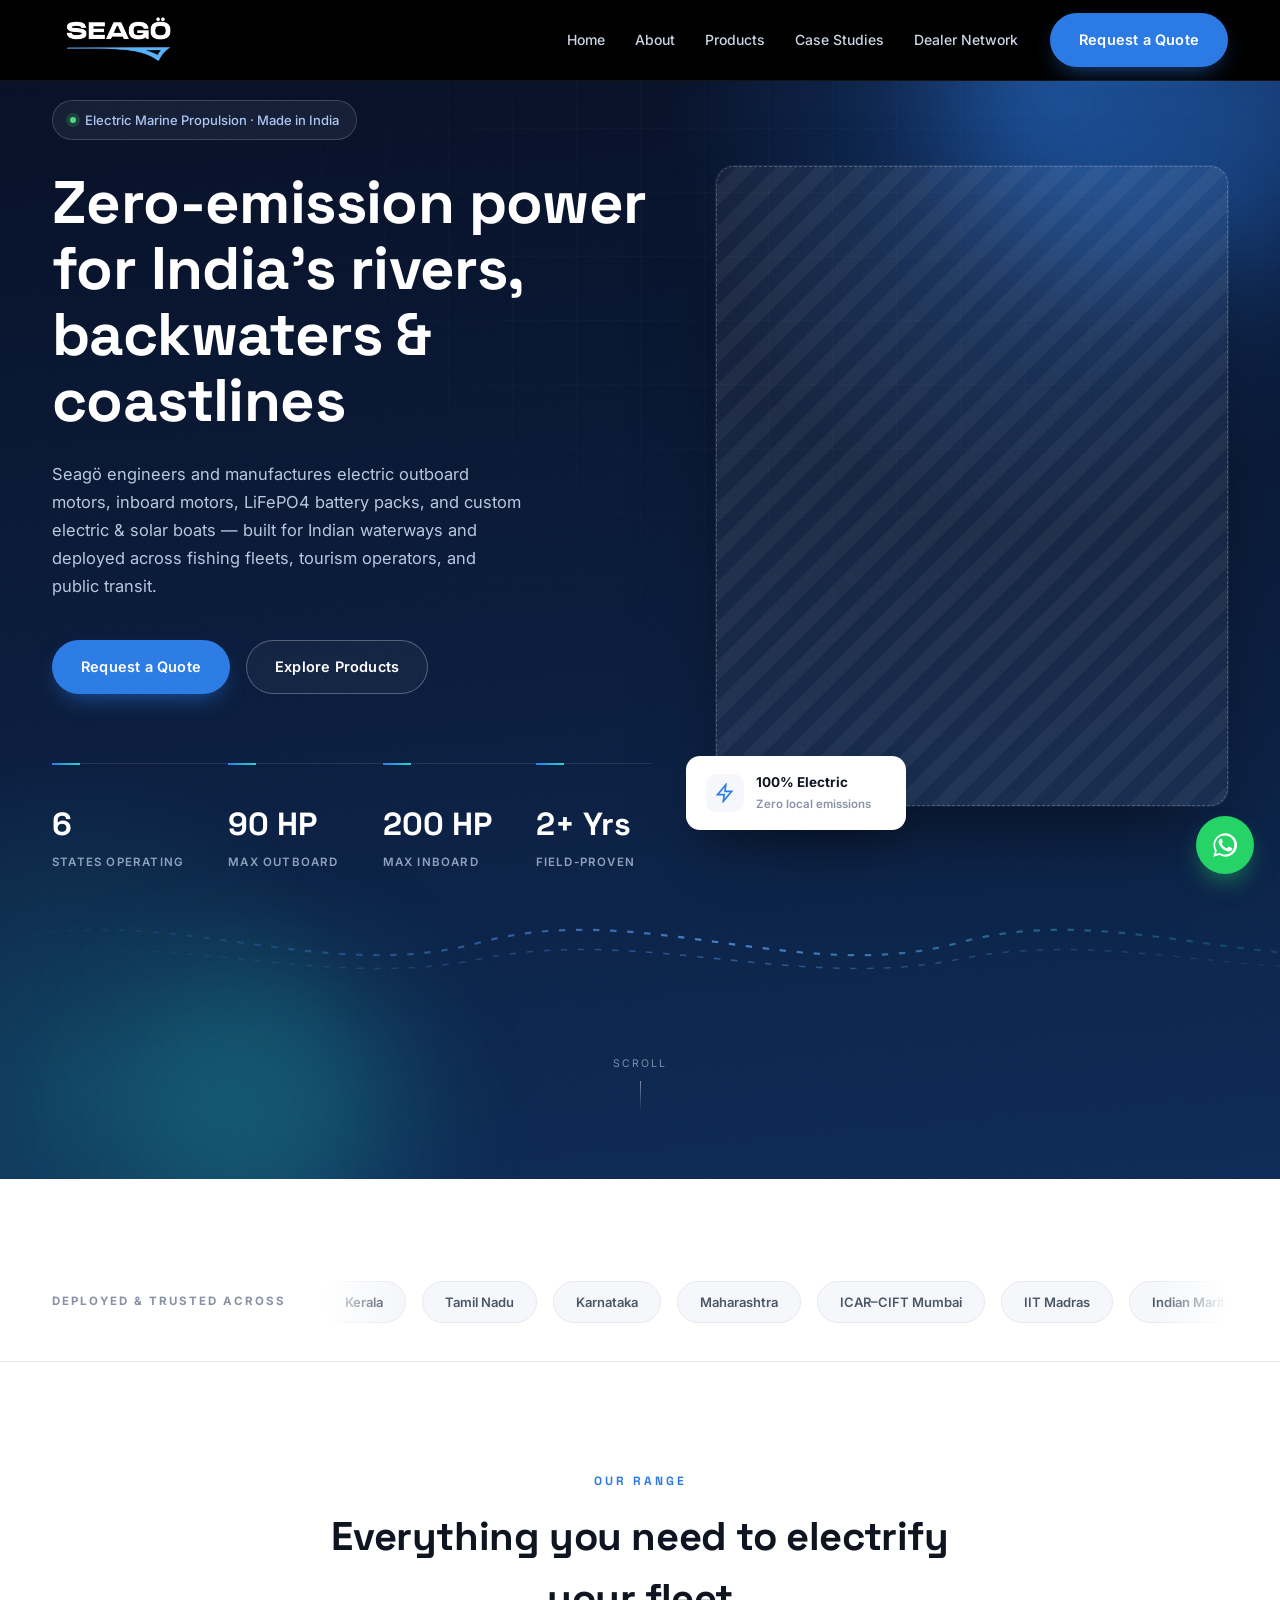
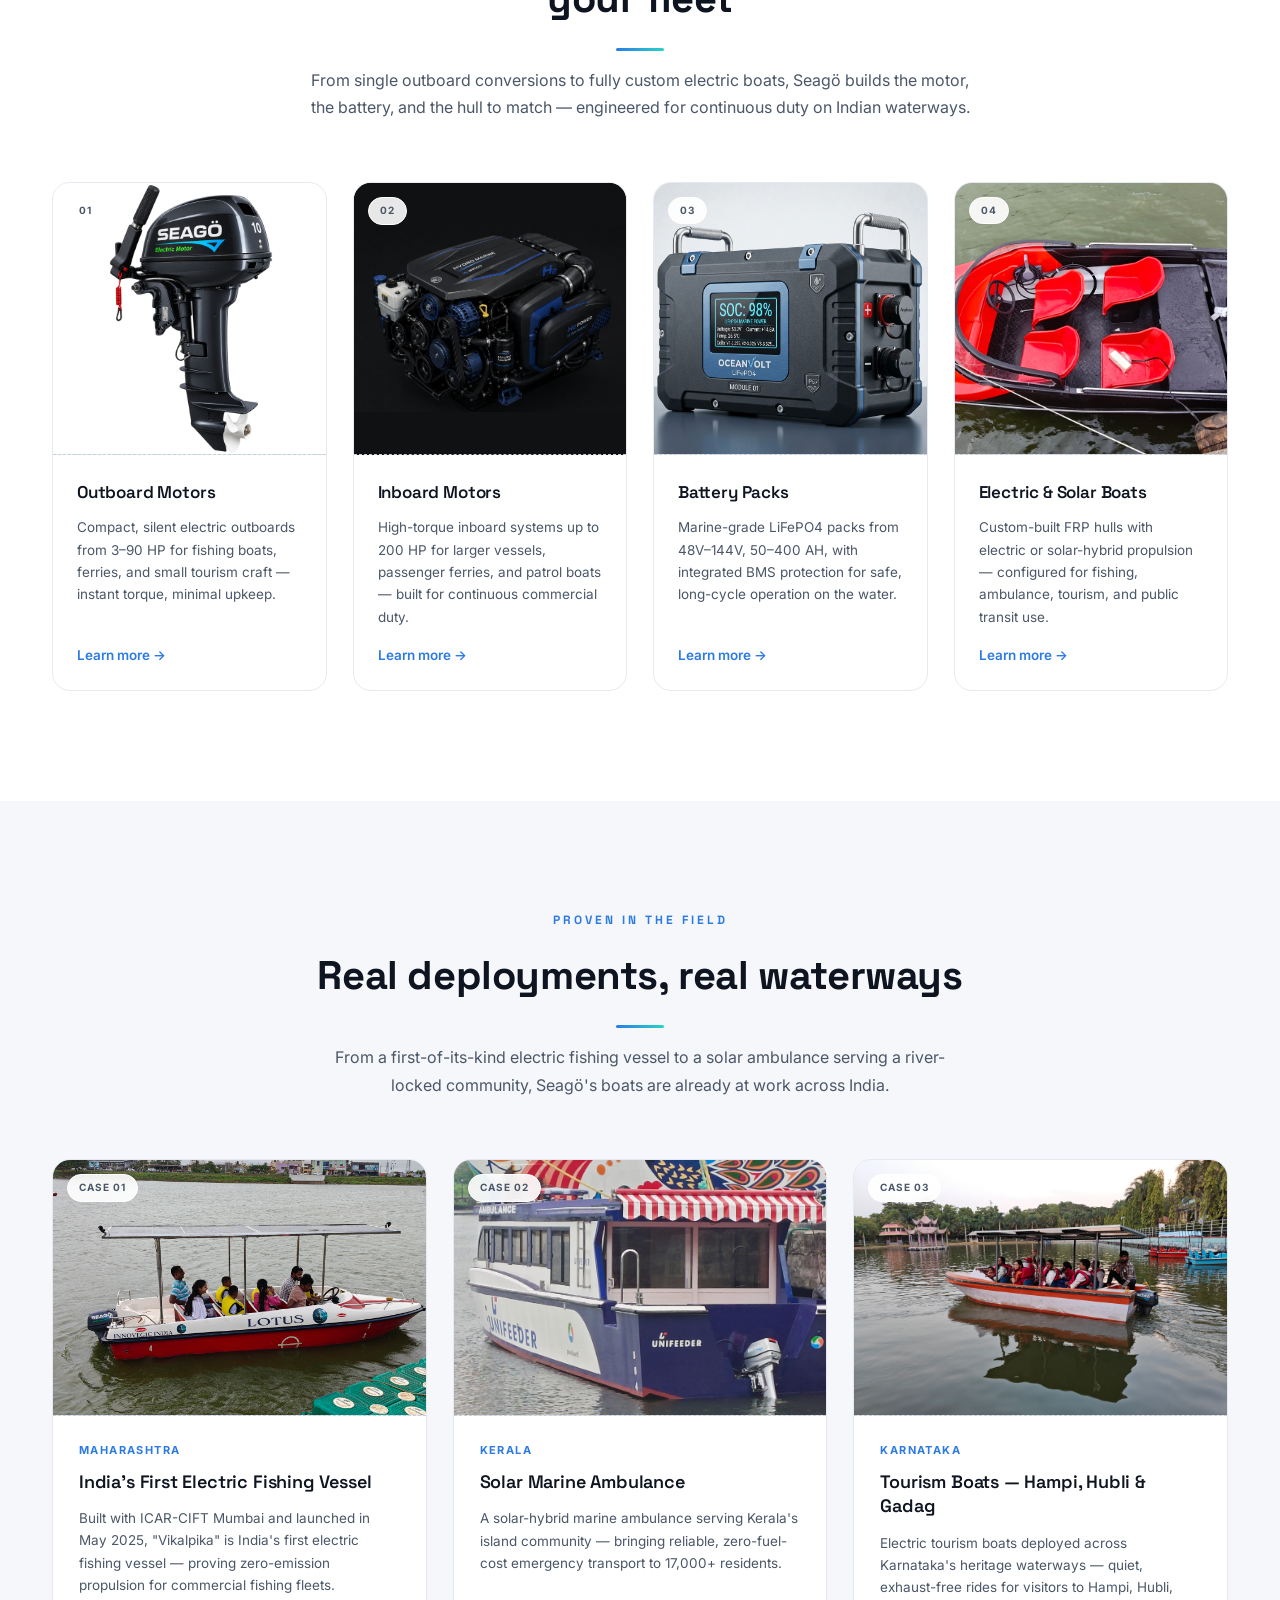
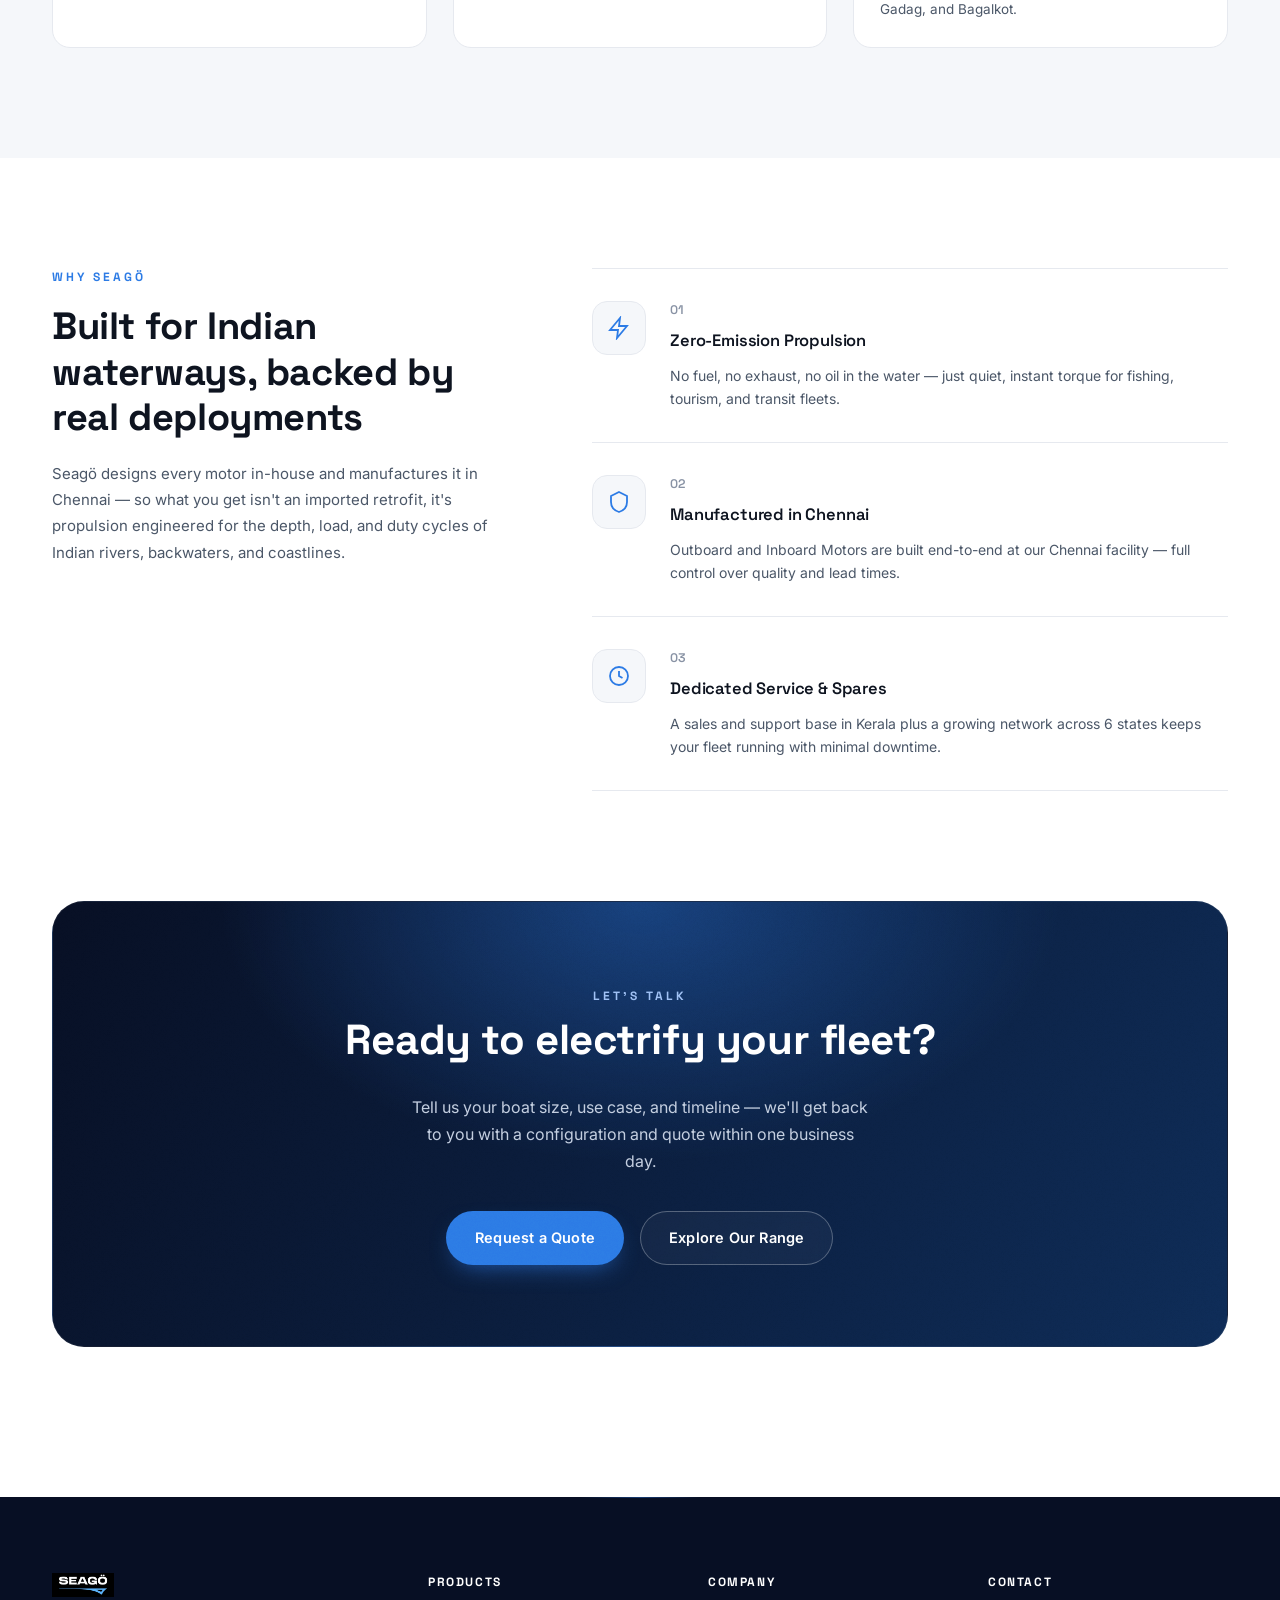
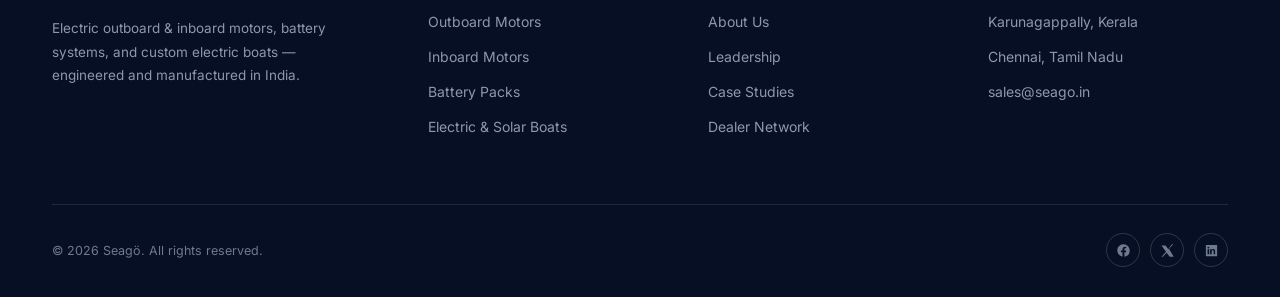
==== commit 270cc5ab: "Nav barr items replaceing to the right alignment" ====
--- a/index.html
+++ b/index.html
@@ -23,10 +23,10 @@
     <a class="nav-logo" href="#top"><img src="assets/seago-logo.png" alt="Seagö"></a>
     <nav class="nav-links">
       <a href="index.html">Home</a>
+      <a href="about.html">About</a>
       <a href="products.html">Products</a>
       <a href="case-studies.html">Case Studies</a>
       <a href="dealer-network.html">Dealer Network</a>
-      <a href="about.html">About</a>
     </nav>
     <div class="nav-cta">
       <a class="btn btn-primary magnetic" href="contact.html">Request a Quote</a>
@@ -37,10 +37,10 @@
 
 <div class="mobile-menu" id="mobileMenu">
   <a href="index.html">Home</a>
+  <a href="about.html">About</a>
   <a href="products.html">Products</a>
   <a href="case-studies.html">Case Studies</a>
   <a href="dealer-network.html">Dealer Network</a>
-  <a href="about.html">About</a>
   <a class="btn btn-primary" href="contact.html">Request a Quote</a>
 </div>
 
--- a/css/style.css
+++ b/css/style.css
@@ -64,7 +64,9 @@
 /* ---------- image placeholders ---------- */
 .photo-frame{ display:block; border-style:solid; border-width:0; background:#0B1D3D; }
 .photo-frame img, .photo-frame video{ width:100%; height:100%; object-fit:cover; object-position:center; }
-.photo-frame img.outboard-image, .photo-frame img.inboard-image{ object-fit:contain; background:#fff; }
+.photo-frame img.outboard-image{ object-fit:contain; background:#fff; }
+.photo-frame img.inboard-image{ object-fit:contain; background:#101113; }
+.photo-frame:has(.inboard-image), .card:has(.inboard-image) .ph{ background:#101113 !important; }
 .photo-frame img.battery-image{ object-fit:cover; object-position:center; }
 .case-gallery{ position:relative; }
 .case-gallery img{ position:absolute; inset:0; opacity:0; transition:opacity .8s ease; }
@@ -111,7 +113,7 @@
 .nav-row{ display:flex; align-items:center; justify-content:space-between; height:80px; }
 .nav-logo{ display:flex; align-items:center; }
 .nav-logo img{ height:52px; width:auto; max-height:100%; object-fit:contain; }
-.nav-links{ display:flex; align-items:center; gap:30px; }
+.nav-links{ display:flex; align-items:center; gap:30px; margin-left:auto; margin-right:32px; }
 .nav-links a{ color:#CBD5E5; font-size:14px; font-weight:500; transition:color .2s; position:relative; }
 .nav-links a::after{ content:''; position:absolute; left:0; bottom:-6px; width:0; height:1.5px; background:var(--blue-2); transition:width .25s; }
 .nav-links a:hover{ color:#fff; }
@@ -334,6 +336,8 @@
 .product-block.reverse .product-row{ direction:rtl; }
 .product-block.reverse .product-row > *{ direction:ltr; }
 .product-media .ph{ aspect-ratio:4/5; }
+#inboard .product-media .ph,
+.product-media:has(.inboard-image) .ph{ aspect-ratio:1282/878; background:#101113; }
 .product-copy .case-tag{ margin-bottom:14px; }
 .product-copy h2{ font-family:'Space Grotesk',sans-serif; font-size:clamp(28px,3.4vw,38px); font-weight:700; letter-spacing:-0.01em; margin-bottom:18px; }
 .product-copy > p{ color:var(--slate); font-size:15.5px; line-height:1.8; margin-bottom:30px; max-width:520px; }
